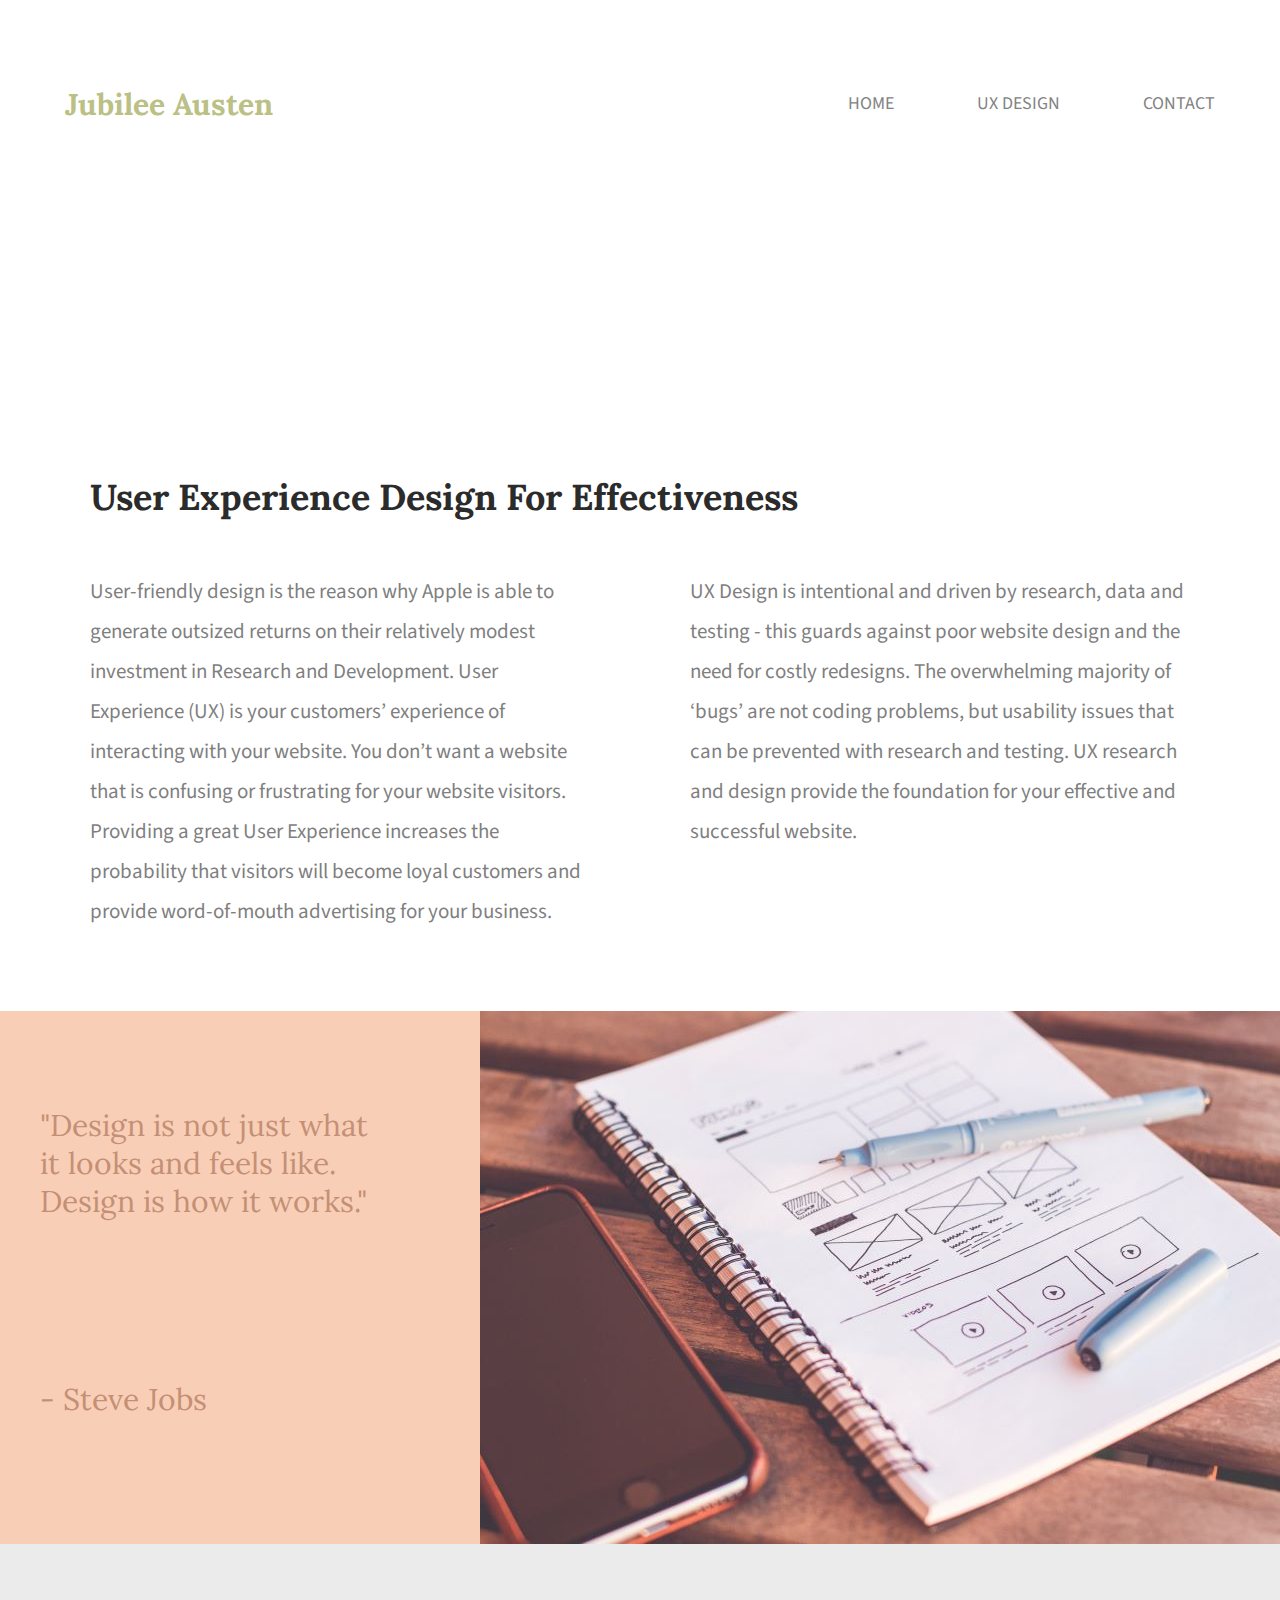
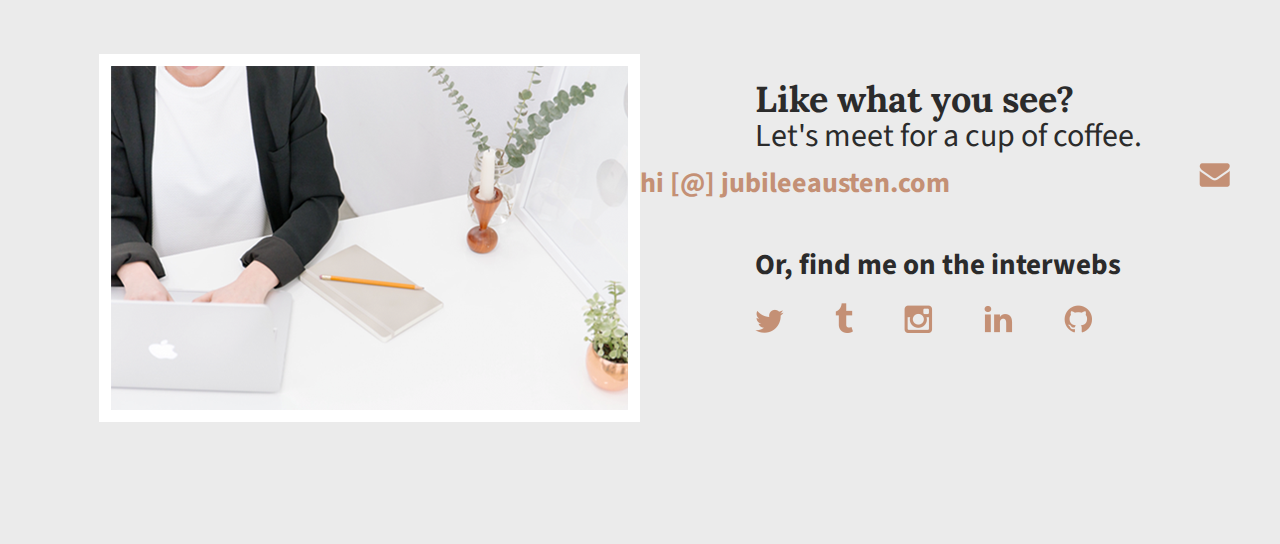
==== ux/index.html @ a5ca0285 "Added the ux page" ====
<!doctype html>
<html lang="en">
    <head>
      <meta charset="utf-8">
      <title>Jubilee Austen : User Experience Design</title>
      <link rel="stylesheet" href="../css/normalize.css">
      <link rel="stylesheet" href="../css/main.css">
      <link href='https://fonts.googleapis.com/css?family=Source+Sans+Pro:400,700' rel='stylesheet' type='text/css'>
      <link href="https://fonts.googleapis.com/css?family=Lora:400,700&display=swap" rel="stylesheet">
    </head>
    <body>

<!--THIS IS THE TOP SECTION-->

<section id="top">
  <div class="full-width">
    <div class="half-width">
      <h1>Jubilee Austen</h1>
    </div>
    <div class="half-width">
      <nav>
        <ul>
          <li><a href="http://www.mireillesampson.com">Home</a></li>
          <li><a href="http://www.mireillesampson.com/ux/">UX Design</a></li>
          <li><a href="#contact">Contact</a></li>
        </ul>
      </nav>
    </div>
  </div>
</section>


<!--THIS IS THE MAIN-->

<main>

<!--THIS IS THE VIDEO SECTION-->
<section id="video">
  <video width="1343" autoplay loop>
    <source src="../video/ux-stock-vid.mp4" type="video/mp4"></source>
  </video>
</section>

<!--THIS IS THE UX SECTION-->

<section id="ux">
  <div class="full-width">

  <h2>User Experience Design For Effectiveness</h2>

    <div class="half-width">
      <p>User-friendly design is the reason why Apple is able to generate outsized returns
      on their relatively modest investment in Research and Development.
      User Experience (UX) is your customers’ experience of interacting with your website.
      You don’t want a website that is confusing or frustrating for your website visitors.
      Providing a great User Experience increases the probability that visitors will become
      loyal customers and provide word-of-mouth advertising for your business.<p/>
    </div>

    <div class="half-width">
      <p>UX Design is intentional and driven by research, data and testing - this guards against
      poor website design and the need for costly redesigns. The overwhelming majority of
      ‘bugs’ are not coding problems, but usability issues that can be prevented with
      research and testing. UX research and design provide the foundation for your effective
      and successful website.</p>
    </div>

  </div>
</section>


<!--THIS IS THE DESIGN SECTION-->

<section id="design">
  <div class="full-width">

    <div class="third-width">
        <p>&quot;Design is not just what it looks and feels like. Design is how it works.&quot;</p>
        <p>- Steve Jobs</p>
    </div>



  </div>
  <img src="../img/wireframe-notebook.jpg" alt="Notebook with wireframe drawing" id="wireframe-notebook-img" />
</div>


<!--THIS IS THE CONTACT FOOTER-->



<footer id="contact">
  <div class="full-width">

    <div class="half-width">
      <img src="../img/contact-image.png" alt="My Contact Image" id="contact-img" />
    </div>

    <div class="half-width" id="contact-info">
      <h2>Like what you see?</h2>
      <h3 id="email-header">Let's meet for a cup of coffee.</h3>
      <a href="mailto:hi@jubileeausten.com"><img src="../img/envelope.png" alt="envelope icon" id="envelope" />hi [@] jubileeausten.com</a>
      <h3 id="socialmedia-header">Or, find me on the interwebs</h3>

      <ul>
        <li><a href="https://twitter.com/?lang=en-gb"><img src="../img/twitter.png" alt="twitter icon" /></a></li>
        <li><a href="https://www.tumblr.com/"><img src="../img/tumblr.png" alt="tumblr icon" /></a></li>
        <li><a href="https://www.instagram.com/"><img src="../img/instagram.png" alt="instagram icon" /></a></li>
        <li><a href="https://www.linkedin.com/nhome/"><img src="../img/linkedin.png" alt="linkedin icon" /></a></li>
        <li><a href="https://github.com/"><img src="../img/github.png" alt="github icon"/></a></li>
      </ul>
    </div>

  </div>
</footer>



</main>
</body>
</html>
---- css/main.css ----
/******BASE STYLES*****/
body {
  font-family: 'Source Sans Pro', sans-serif;
  color: #2b2b2b;
}

#about, #work, #contact {
    height: 600px;
}

/***** GRID *****/
.full-width {
    width: 1200px;
    margin: 0 auto;
}

.half-width {
    width: 600px;
    float: left;
}

.third-width {
    width: 400px;
    float: left;
}




/*******HEADER********/
header {
    height: 800px;
    background: url('../img/background-clipping-mask.png') no-repeat white;
    background-size: cover;
}

header h1 {
    font-family: 'Lora', serif;
    font-size: 30px;
    color: #BBC085;
    padding: 65px 0 65px 25px;
}

nav {
    float: right;
    padding: 75px 25px;
}
nav ul li{
    display: inline-block;
}
nav ul li a {
    text-transform: uppercase;
    text-decoration: none;
    font-size: 18px;
    color: #828282;
    padding-left: 80px;
}

header h2 {
    width: 1000px;
    clear: both;
    font-family: 'Lora', serif;
    font-size: 72px;
    line-height: 80px;
    color: #9b9b9b;
    padding: 20px 0 20px 25px;
}
header h2 span {
    color: #2b2b2b;
}

/******ABOUT SECTION******/
#about .full-width {
    padding: 80px 0;
}

#about h2 {
    font-family: 'Lora', serif;
    font-size: 36px;
    padding-left: 50px;
}

#about p {
    font-size: 21px;
    color: #7F7F7F;
    line-height: 40px;
    padding-left: 50px;
    padding-right: 50px;
}

/*******WORK SECTION*******/
#work {
    text-align: center;
    background: #F9CEB7;
}

#work .full-width {
    padding: 115px 0;
}

#work img {
    padding-bottom: 30px;
}

#work h3 {
    font-size: 24px;
    line-height: 32px;
    width: 190px;
    margin: 0 auto;
}

#work p {
    font-family: 'Lora', serif;
    font-size: 18px;
    line-height: 30px;
    padding: 0 50px;
}

/********CONTACT sECTION*******/
#contact {
    background: #EBEBEB;
    clear: both;
}

#contact .full-width {
    padding: 110px 0;
}

#contact img#contact-img {
    margin-left: 25px;
    border: 12px solid #ffffff;
}

#contact h2, #contact #email-header, #contact #socialmedia-header, #contact ul {
    padding-left: 115px;
}
#contact #envelope {
    padding: 0 10px 0 115px;
}

#contact h2 {
    font-family: 'Lora', serif;
    font-size: 36px;
    line-height: 30px;
}
#contact #email-header{
    font-size: 32px;
    font-weight: normal;
    line-height: 44px;
    margin: -30px 0 5px 0;
}
#contact #socialmedia-header {
    font-weight: bold;
    font-size: 29px;
    line-height: 44px;
    margin: 40px 0 0 0;
}
#contact a {
    text-decoration: none;
    color: #C49075;
    font-weight: bold;
    font-size: 28px;
}

#contact ul {
    list-style: none;
}
#contact ul li {
     display: inline-block;
}
#contact ul img {
    font-size: 32px;
    padding-right: 48px;
}


/*****THIS IS THE UX PAGE******/

#top {
  background: #ffffff
}

#top h1 {
    font-family: 'Lora', serif;
    font-size: 30px;
    color: #BBC085;
    padding: 65px 0 65px 25px;
}


/******THIS IS THE VIDEO SECTION******/

#video {
}



/*******THIS IS THE UX SECTION********/

#ux .full-width {
    padding-top: 80px;
}


#ux h2 {
    font-family: 'Lora', serif;
    font-size: 36px;
    padding-left: 50px;
}

#ux p {
    font-size: 21px;
    color: #7F7F7F;
    line-height: 40px;
    padding-left: 50px;
    padding-right: 50px;
    margin-bottom: 80px;
}



/*******THIS IS THE DESIGN SECTION*******/

/****#design {
    text-align: center;
    background: #F9CEB7;
}****/


#design p {
  font-family: 'Lora', serif;
  font-size: 30px;
  color: #C49075;
  padding: 65px 65px 65px 0px;
}

#design {
  background: #F9CEB7;
  clear: both;
}

#design img {
  float: right;
}
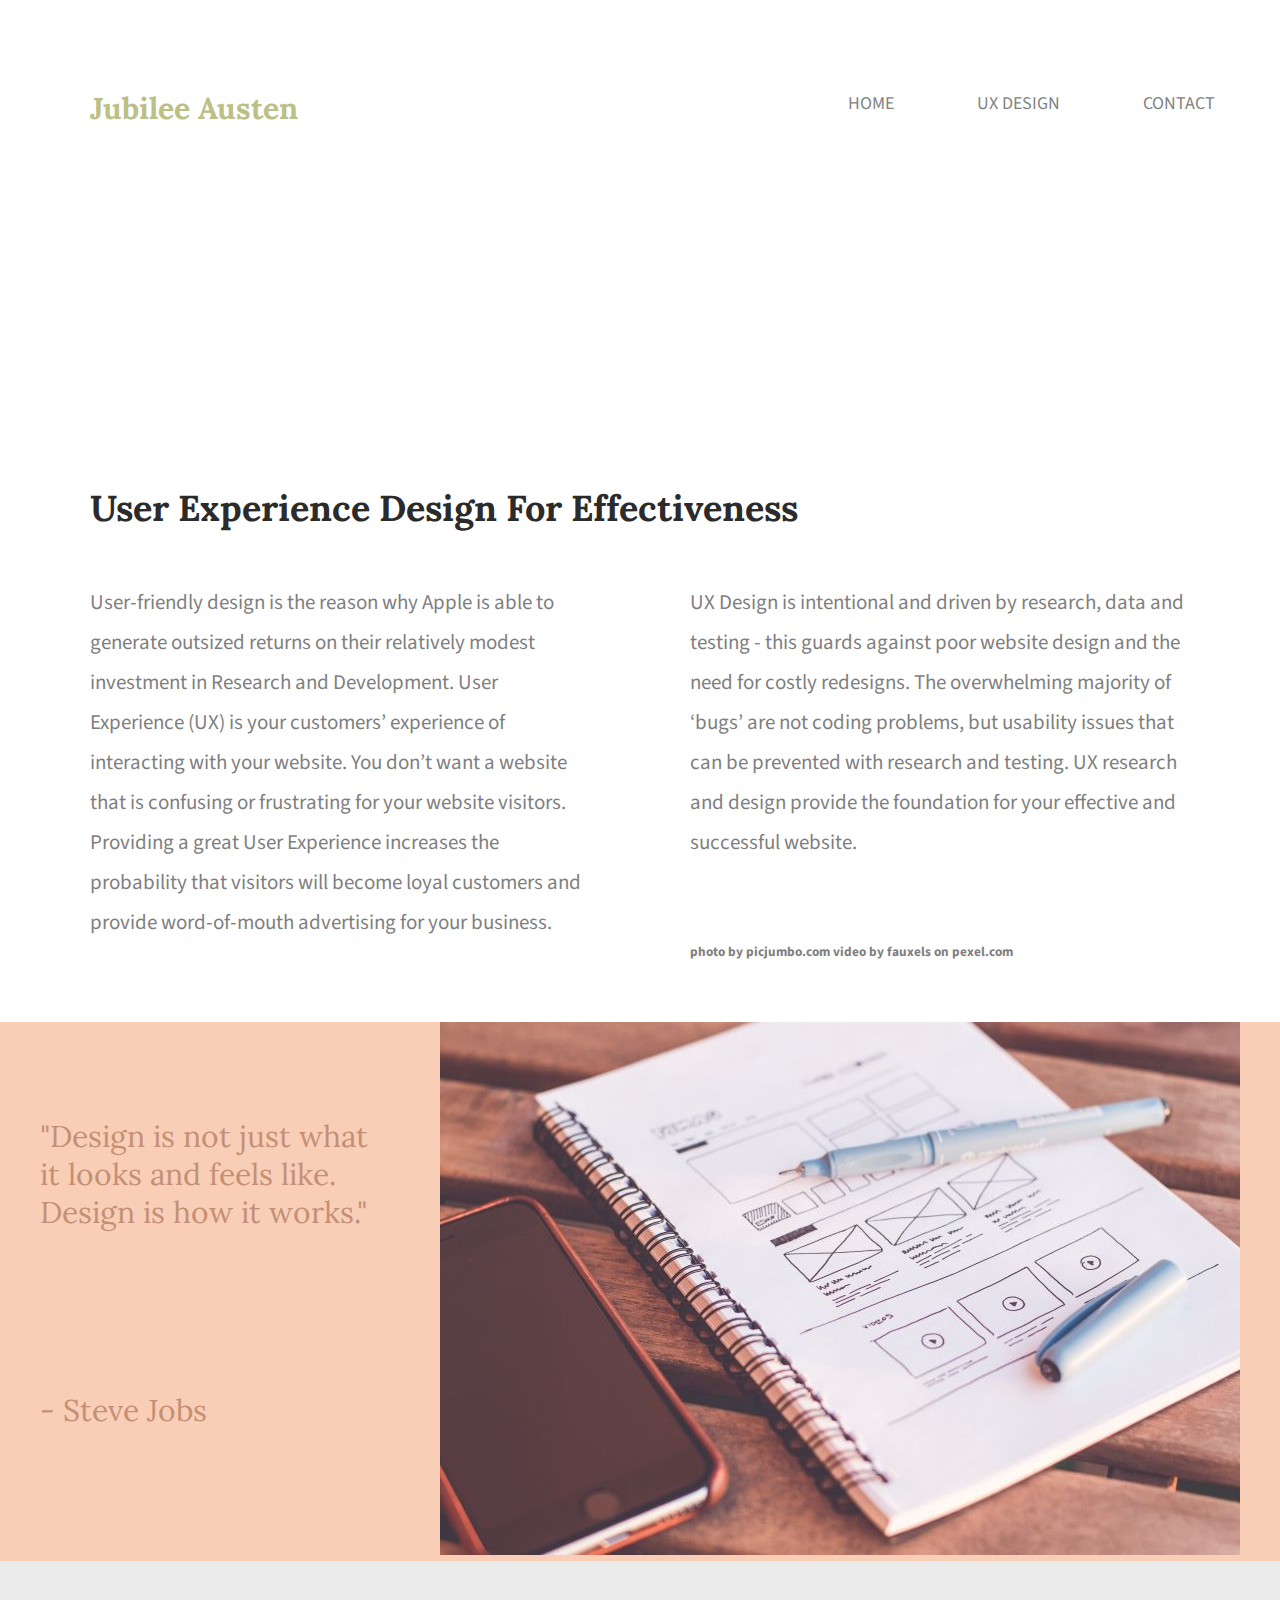
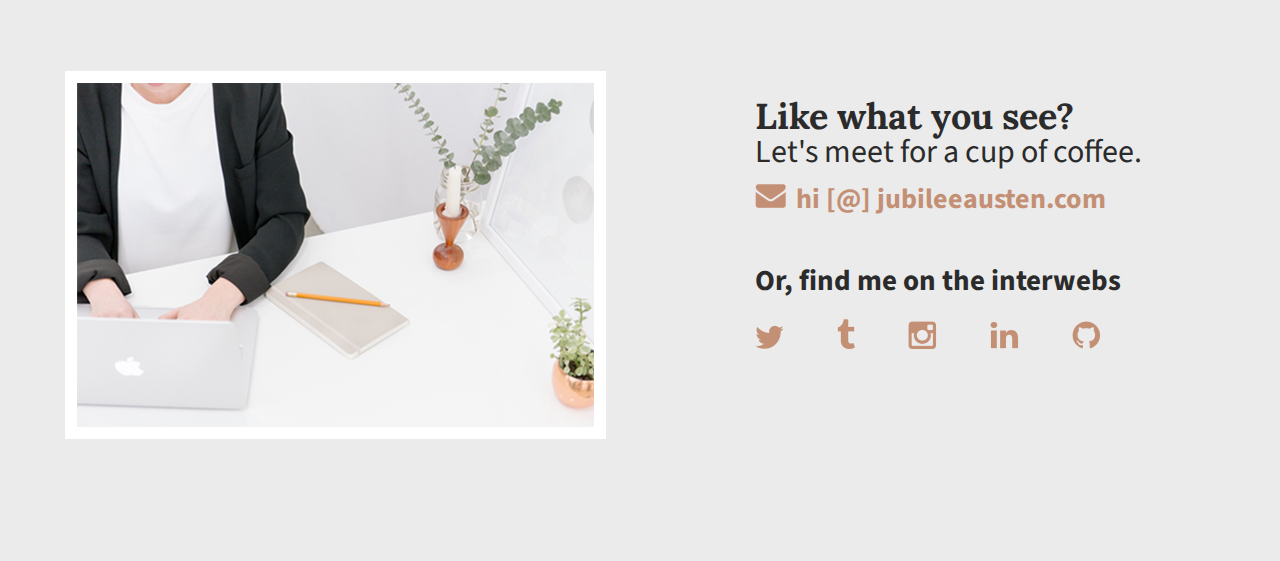
==== commit 006d9917: "ja ux page" ====
--- a/ux/index.html
+++ b/ux/index.html
@@ -2,12 +2,24 @@
 <html lang="en">
     <head>
       <meta charset="utf-8">
-      <title>Jubilee Austen : User Experience Design</title>
+      <title>Jubilee Austen : User Experience Design</a></title>
       <link rel="stylesheet" href="../css/normalize.css">
       <link rel="stylesheet" href="../css/main.css">
       <link href='https://fonts.googleapis.com/css?family=Source+Sans+Pro:400,700' rel='stylesheet' type='text/css'>
       <link href="https://fonts.googleapis.com/css?family=Lora:400,700&display=swap" rel="stylesheet">
+
+      <!-- Global site tag (gtag.js) - Google Analytics -->
+        <script async src="https://www.googletagmanager.com/gtag/js?id=UA-164567836-1"></script>
+          <script>
+          window.dataLayer = window.dataLayer || [];
+          function gtag(){dataLayer.push(arguments);}
+          gtag('js', new Date());
+
+          gtag('config', 'UA-164567836-1');
+        </script>
+
     </head>
+
     <body>
 
 <!--THIS IS THE TOP SECTION-->
@@ -15,7 +27,7 @@
 <section id="top">
   <div class="full-width">
     <div class="half-width">
-      <h1>Jubilee Austen</h1>
+      <h1><a href="http://www.underdogwebdesign.com">Jubilee Austen</a></h1>
     </div>
     <div class="half-width">
       <nav>
@@ -36,8 +48,8 @@
 
 <!--THIS IS THE VIDEO SECTION-->
 <section id="video">
-  <video width="1343" autoplay loop>
-    <source src="../video/ux-stock-vid.mp4" type="video/mp4"></source>
+  <video width="1343" autoplay muted loop>
+    <source src="../video/ux-stock-vid.mp4" type="video/mp4">
   </video>
 </section>
 
@@ -54,7 +66,7 @@
       User Experience (UX) is your customers’ experience of interacting with your website.
       You don’t want a website that is confusing or frustrating for your website visitors.
       Providing a great User Experience increases the probability that visitors will become
-      loyal customers and provide word-of-mouth advertising for your business.<p/>
+      loyal customers and provide word-of-mouth advertising for your business.</p>
     </div>
 
     <div class="half-width">
@@ -63,9 +75,14 @@
       ‘bugs’ are not coding problems, but usability issues that can be prevented with
       research and testing. UX research and design provide the foundation for your effective
       and successful website.</p>
+      <h5><a href="https://www.pexels.com/photo/notebook-beside-the-iphone-on-table-196644/">photo</a>
+        by picjumbo.com <a href="https://www.pexels.com/@fauxels">video</a> by fauxels on pexel.com</h5>
     </div>
 
+
+
   </div>
+
 </section>
 
 
@@ -79,11 +96,11 @@
         <p>- Steve Jobs</p>
     </div>
 
-
+    <img src="../img/wireframe-notebook.jpg" alt="Notebook with wireframe drawing" />
 
   </div>
-  <img src="../img/wireframe-notebook.jpg" alt="Notebook with wireframe drawing" id="wireframe-notebook-img" />
-</div>
+
+</section>
 
 
 <!--THIS IS THE CONTACT FOOTER-->
@@ -100,15 +117,15 @@
     <div class="half-width" id="contact-info">
       <h2>Like what you see?</h2>
       <h3 id="email-header">Let's meet for a cup of coffee.</h3>
-      <a href="mailto:hi@jubileeausten.com"><img src="../img/envelope.png" alt="envelope icon" id="envelope" />hi [@] jubileeausten.com</a>
+      <a href="https://www.linkedin.com/in/mireille-sampson/"><img src="../img/envelope.png" alt="envelope icon" id="envelope" />hi [@] jubileeausten.com</a>
       <h3 id="socialmedia-header">Or, find me on the interwebs</h3>
 
       <ul>
-        <li><a href="https://twitter.com/?lang=en-gb"><img src="../img/twitter.png" alt="twitter icon" /></a></li>
-        <li><a href="https://www.tumblr.com/"><img src="../img/tumblr.png" alt="tumblr icon" /></a></li>
-        <li><a href="https://www.instagram.com/"><img src="../img/instagram.png" alt="instagram icon" /></a></li>
-        <li><a href="https://www.linkedin.com/nhome/"><img src="../img/linkedin.png" alt="linkedin icon" /></a></li>
-        <li><a href="https://github.com/"><img src="../img/github.png" alt="github icon"/></a></li>
+        <li><a href="http://www.underdogwebdesign.com"><img src="../img/twitter.png" alt="twitter icon" /></a></li>
+        <li><a href="http://www.underdogwebdesign.com"><img src="../img/tumblr.png" alt="tumblr icon" /></a></li>
+        <li><a href="http://www.underdogwebdesign.com"><img src="../img/instagram.png" alt="instagram icon" /></a></li>
+        <li><a href="https://www.linkedin.com/in/mireille-sampson/"><img src="../img/linkedin.png" alt="linkedin icon" /></a></li>
+        <li><a href="https://github.com/mireillesampson"><img src="../img/github.png" alt="github icon"/></a></li>
       </ul>
     </div>
 
--- a/css/main.css
+++ b/css/main.css
@@ -34,11 +34,16 @@
     background-size: cover;
 }
 
-header h1 {
+header h1 a {
     font-family: 'Lora', serif;
     font-size: 30px;
     color: #BBC085;
     padding: 65px 0 65px 25px;
+    text-decoration: none;
+}
+
+header h1 {
+  padding: 65px 0 65px 25px;
 }
 
 nav {
@@ -119,15 +124,18 @@
 /********CONTACT sECTION*******/
 #contact {
     background: #EBEBEB;
-    clear: both;
+
 }
 
 #contact .full-width {
     padding: 110px 0;
 }
 
+
+
 #contact img#contact-img {
-    margin-left: 25px;
+    margin-left:25px;
+    margin-right: 25px;
     border: 12px solid #ffffff;
 }
 
@@ -170,7 +178,7 @@
 }
 #contact ul img {
     font-size: 32px;
-    padding-right: 48px;
+    padding-right: 50px;
 }
 
 
@@ -180,11 +188,16 @@
   background: #ffffff
 }
 
-#top h1 {
+#top h1 a {
     font-family: 'Lora', serif;
     font-size: 30px;
     color: #BBC085;
     padding: 65px 0 65px 25px;
+    text-decoration: none;
+}
+
+#top h1 {
+  padding: 65px 0 65px 25px;
 }
 
 
@@ -196,6 +209,7 @@
 
 
 /*******THIS IS THE UX SECTION********/
+
 
 #ux .full-width {
     padding-top: 80px;
@@ -217,15 +231,24 @@
     margin-bottom: 80px;
 }
 
+#ux h5 {
+  color: #7F7F7F;
+  font-family: 'Source Sans Pro', sans-serif;
+  margin: 50px 50px 50px 50px;
+}
+
+#ux h5 a {
+  text-decoration: none;
+  color: #7F7F7F;
+}
+
 
 
 /*******THIS IS THE DESIGN SECTION*******/
-
-/****#design {
-    text-align: center;
-    background: #F9CEB7;
-}****/
-
+#design {
+  background: #F9CEB7;
+  margin-bottom: 0;
+}
 
 #design p {
   font-family: 'Lora', serif;
@@ -234,11 +257,7 @@
   padding: 65px 65px 65px 0px;
 }
 
+
 #design {
-  background: #F9CEB7;
   clear: both;
 }
-
-#design img {
-  float: right;
-}
